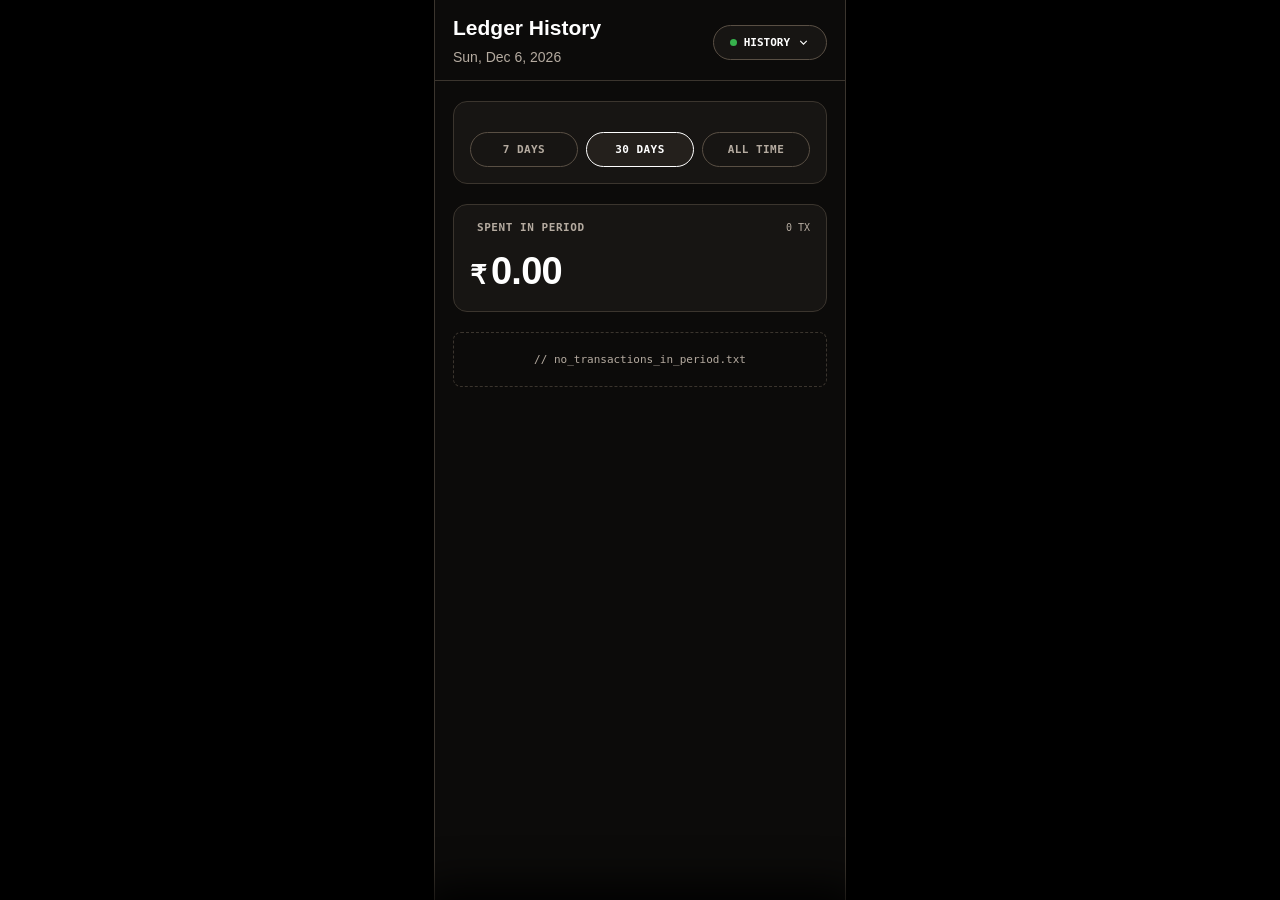
==== pages/history/history.html @ b08152f2 "Added the whole history thingy, fixed the graph underflowing past the boundary, and turns out, doing" ====
<!DOCTYPE html>
<html lang="en">
<head>
  <meta charset="UTF-8" />
  <meta name="viewport" content="width=device-width, initial-scale=1.0, maximum-scale=1.0, user-scalable=no" />
  <title>Ledger History</title>
  <link rel="stylesheet" href="../../shared/css/global.css" />
  <link rel="stylesheet" href="./history.css" />
</head>
<body>

  <div class="App_Shell">

    <div class="Screen_Mask" id="screen-mask"></div>

    <header class="Top_Header">
      <div>
        <div class="Greeting_Text">Ledger History</div>
        <div class="Date_Text" id="date-box">--</div>
      </div>

      <!-- Capsule Nav (identical to Dashboard) -->
      <div class="Capsule_Nav" id="capsule-wrap">
        <div class="Capsule_Btn" id="capsule-btn">
          <span class="Capsule_Dot"></span>
          <span class="Capsule_Label">History</span>
          <svg class="Capsule_Arrow" viewBox="0 0 24 24" fill="none">
            <polyline points="6 9 12 15 18 9"></polyline>
          </svg>
        </div>
        <nav class="Capsule_Menu">
          <a href="../home/home.html" class="Menu_Link">
            <svg viewBox="0 0 24 24" fill="none" stroke="currentColor" stroke-width="2"><path d="M3 9l9-7 9 7v11a2 2 0 0 1-2 2H5a2 2 0 0 1-2-2z"></path></svg>
            Dashboard
          </a>
          <a href="history.html" class="Menu_Link Is_Active">
            <svg viewBox="0 0 24 24" fill="none" stroke="currentColor" stroke-width="2"><line x1="8" y1="6" x2="21" y2="6"></line><line x1="8" y1="12" x2="21" y2="12"></line><line x1="8" y1="18" x2="21" y2="18"></line><line x1="3" y1="6" x2="3.01" y2="6"></line></svg>
            History
          </a>
          <a href="#" class="Menu_Link">
            <svg viewBox="0 0 24 24" fill="none" stroke="currentColor" stroke-width="2"><line x1="18" y1="20" x2="18" y2="10"></line><line x1="12" y1="20" x2="12" y2="4"></line><line x1="6" y1="20" x2="6" y2="14"></line></svg>
            Breakdown
          </a>
          <a href="#" class="Menu_Link">
            <svg viewBox="0 0 24 24" fill="none" stroke="currentColor" stroke-width="2"><circle cx="12" cy="12" r="3"></circle><path d="M19.4 15a1.65 1.65 0 0 0 .33 1.82l.06.06a2 2 0 0 1 0 2.83 2 2 0 0 1-2.83 0l-.06-.06a1.65 1.65 0 0 0-1.82-.33 1.65 1.65 0 0 0-1 1.51V21a2 2 0 0 1-2 2 2 2 0 0 1-2-2v-.09A1.65 1.65 0 0 0 9 19.4a1.65 1.65 0 0 0-1.82.33l-.06.06a2 2 0 0 1-2.83 0 2 2 0 0 1 0-2.83l.06-.06a1.65 1.65 0 0 0 .33-1.82 1.65 1.65 0 0 0-1.51-1H3a2 2 0 0 1-2-2 2 2 0 0 1 2-2h.09A1.65 1.65 0 0 0 4.6 9a1.65 1.65 0 0 0-.33-1.82l-.06-.06a2 2 0 0 1 0-2.83 2 2 0 0 1 2.83 0l.06.06a1.65 1.65 0 0 0 1.82.33H9a1.65 1.65 0 0 0 1-1.51V3a2 2 0 0 1 2-2 2 2 0 0 1 2 2v.09a1.65 1.65 0 0 0 1 1.51 1.65 1.65 0 0 0 1.82-.33l.06-.06a2 2 0 0 1 2.83 0 2 2 0 0 1 0 2.83l-.06.06a1.65 1.65 0 0 0-.33 1.82V9a1.65 1.65 0 0 0 1.51 1H21a2 2 0 0 1 2 2 2 2 0 0 1-2 2h-.09a1.65 1.65 0 0 0-1.51 1z"></path></svg>
            Preferences
          </a>
        </nav>
      </div>
    </header>

    <main class="History_Viewport">

      <!-- 1. FILTER CARD -->
      <section class="Metric_Card">
        <div class="History_Card_Top_Line">

        </div>

        <div class="Range_Filter_Container">
          <button type="button" class="Filter_Chip" data-range="7">7 DAYS</button>
          <button type="button" class="Filter_Chip Is_Active" data-range="30">30 DAYS</button>
          <button type="button" class="Filter_Chip" data-range="all">ALL TIME</button>
        </div>
      </section>

      <!-- 2. PERIOD SPEND CARD -->
      <section class="Metric_Card">
        <div class="History_Card_Top_Line">
          <span class="Card_Label">SPENT IN PERIOD</span>
          <span class="Meta_Tag" id="history-tx-count">0 TX</span>
        </div>

        <div class="Amount_Display">
          <span class="Currency_Symbol">&#8377;</span>
          <span class="Amount_Value" id="history-total-spend">0.00</span>
        </div>
      </section>

      <!-- 3. TIMELINE (populated by history.js) -->
      <div class="Timeline_Container" id="transaction-timeline-container"></div>

    </main>
  </div>

  <!-- UNDO BANNER -->
  <div class="Undo_Notification_Banner" id="undo-notification-banner">
    <span class="Undo_Notification_Text" id="undo-notification-text">Deleted</span>
    <button type="button" class="Undo_Notification_Button" id="undo-notification-button">UNDO</button>
  </div>

  <!-- TRANSACTION DETAIL BOTTOM SHEET -->
  <div class="Sheet_Backdrop" id="detail-sheet-backdrop"></div>

  <section class="Detail_Sheet" id="detail-sheet">
    <div class="Sheet_Grabber"></div>

    <div class="Sheet_Header">
      <span class="Sheet_Title">TRANSACTION DETAILS</span>
      <button type="button" class="Sheet_Close_Btn" id="detail-close-btn" aria-label="Close">
        <svg viewBox="0 0 24 24" width="14" height="14" fill="none" stroke="currentColor" stroke-width="2.5" stroke-linecap="round">
          <line x1="18" y1="6" x2="6" y2="18"></line>
          <line x1="6" y1="6" x2="18" y2="18"></line>
        </svg>
      </button>
    </div>

    <div class="Detail_Hero">
      <span class="Detail_Hero_Currency">-&#8377;</span>
      <span class="Detail_Hero_Amount" id="detail-field-amount">0.00</span>
    </div>

    <div class="Detail_Field_List">
      <div class="Detail_Field_Row">
        <span class="Field_Label">CATEGORY</span>
        <span class="Field_Value Field_Value_With_Dot">
          <span class="Detail_Cat_Dot" id="detail-field-category-dot"></span>
          <span id="detail-field-category">-</span>
        </span>
      </div>
      <div class="Detail_Field_Row">
        <span class="Field_Label">NOTE</span>
        <span class="Field_Value" id="detail-field-note">-</span>
      </div>
      <div class="Detail_Field_Row">
        <span class="Field_Label">DAY</span>
        <span class="Field_Value" id="detail-field-day">-</span>
      </div>
      <div class="Detail_Field_Row">
        <span class="Field_Label">DATE</span>
        <span class="Field_Value" id="detail-field-date">-</span>
      </div>
      <div class="Detail_Field_Row">
        <span class="Field_Label">TIME</span>
        <span class="Field_Value" id="detail-field-time">-</span>
      </div>
    </div>

    <button type="button" class="Sheet_Delete_Btn" id="detail-delete-btn">DELETE TRANSACTION</button>
  </section>

  <script src="../../shared/js/navbar.js"></script>
  <script src="./history.js"></script>
</body>
</html>
---- shared/css/global.css ----
:root {
  --mainbg: #0c0b0a;
  --boxbg: #171513;
  --hoverbg: #24201c;
  --bordercol: #3b352e;
  --borderbold: #594f44;
  --textmain: #ffffff;
  --textdim: #b5aba0;
  --accentdot: #37b24d;
  --accentglow: #ff922b;
  --spacer: 7px;
}

body {
  margin: 0px;
  padding: 0px;
  background-color: #000;
  color: var(--textmain);
  font-family: -apple-system, BlinkMacSystemFont, "Segoe UI", sans-serif;
  display: flex;
  justify-content: center;
  min-height: 100vh;
}

* {
  box-sizing: border-box;
}

/* App frame */
.App_Shell {
  width: 100%;
  max-width: 412px;
  height: 100vh;
  background-color: var(--mainbg);
  display: flex;
  flex-direction: column;
  position: relative;
  overflow: hidden;
  border-left: 1px solid var(--bordercol);
  border-right: 1px solid var(--bordercol);
}

/* Top bar elements */

.Top_Header {
  display: flex;
  align-items: center;
  justify-content: space-between;
  padding-left: 18px;
  padding-right: 18px;
  padding-top: 16px;
  padding-bottom: 12px;
  background: var(--mainbg);
  border-bottom: 1px solid var(--bordercol);
  z-index: 20;
}

.Greeting_Text {
  font-size: 21px;
  font-weight: 700;
  padding-bottom: var(--spacer);                         /* personal spacing preference */
  line-height: 1.1;
  padding-bottom: 11px;
}

.Date_Text {
  font-size: 14px;
  color: var(--textdim);
  font-weight: 500;
  line-height: 1.1;
  text-transform: capitalize;
  padding-bottom: 3px;
}

/* Capsule component */

.Capsule_Nav {
  position: relative;
}

.Capsule_Btn {
  display: flex;
  gap: 7px;
  align-items: center;
  background-color: var(--boxbg);
  border: 1px solid var(--borderbold);
  border-radius: 99px;
  padding: 10px 16px;
  cursor: pointer;
}

.Capsule_Btn:hover {
  border-color: #fff;
}

.Capsule_Dot {
  width: 7px;
  height: 7px;
  background-color: var(--accentdot);
  border-radius: 50%;
}

.Capsule_Label {
  font-size: 11px;
  font-weight: 700;
  font-family: monospace;
  text-transform: uppercase;
}

.Capsule_Arrow {
  width: 13px;
  height: 13px;
  stroke: var(--textmain);
  stroke-width: 2px;
  transition: transform 0.2s ease;
}

/* Dropdown thingy */

.Capsule_Menu {
  position: absolute;
  top: calc(100% + 8px);
  right: 0px;
  width: 180px;
  background-color: var(--boxbg);
  border: 1px solid var(--borderbold);
  border-radius: 14px;
  padding: 5px;
  display: none;
  flex-direction: column;
  gap: 3px;
  z-index: 99;
}

/* toggled by simple class */
.Capsule_Nav.Menu_Open .Capsule_Menu {
  display: flex;
}

.Capsule_Nav.Menu_Open .Capsule_Arrow {
  transform: rotate(180deg);
}

.Menu_Link {
  display: flex;
  align-items: center;
  gap: 10px;
  padding: 8px 10px;
  color: var(--textdim);
  border-radius: 8px;
  font-size: 12px;
  font-weight: 600;
  text-decoration: none;
}

.Menu_Link svg {
  width: 15px;
  height: 15px;
}

.Menu_Link:hover, .Menu_Link.Is_Active {
  background-color: var(--hoverbg);
  color: var(--textmain);
}

.Menu_Link.Is_Active svg {
  stroke: var(--accentglow);
}

/* outside click veil */
.Screen_Mask {
  position: fixed;
  top: 0;
  left: 0;
  width: 100vw;
  height: 100vh;
  display: none;
  z-index: 15;
}

.Screen_Mask.Is_Shown {
  display: block;
}
---- pages/history/history.css ----
/* ==========================================================================
   history.css
   Page-specific styles only. The shell (.App_Shell), body, header, capsule nav
   and colour tokens all come from shared/css/global.css so both pages match.
   ========================================================================== */

/* viewport layout (same as .Home_Viewport) */
.History_Viewport {
  flex: 1;
  display: flex;
  flex-direction: column;
  padding: 20px 18px 96px 18px;
  overflow-y: auto;
  overflow-x: hidden;
  gap: 20px;
  width: 100%;
}

/* common card styling (same as .Metric_Card) */
.Metric_Card {
  width: 100%;
  box-sizing: border-box;
  background-color: var(--boxbg);
  border: 1px solid var(--bordercol);
  border-radius: 14px;
  padding: 16px;
  display: flex;
  flex-direction: column;
}

.History_Card_Top_Line {
  display: flex;
  align-items: center;
  justify-content: space-between;
  gap: 12px;
}

.Card_Label {
  font-size: 11px;
  color: var(--textdim);
  font-family: monospace;
  font-weight: 700;
  letter-spacing: 0.05em;
  padding-left: 7px;
}

.Meta_Tag {
  font-size: 10px;
  color: var(--textdim);
  font-family: monospace;
}

/* back link pill (same look as the dashboard capsule button) */
.Back_Pill_Link {
  display: inline-flex;
  align-items: center;
  background-color: var(--boxbg);
  border: 1px solid var(--borderbold);
  border-radius: 99px;
  padding: 10px 16px;
  color: var(--textmain);
  font-family: monospace;
  font-size: 11px;
  font-weight: 700;
  letter-spacing: 0.04em;
  text-decoration: none;
  -webkit-tap-highlight-color: transparent;
}

.Back_Pill_Link:hover {
  border-color: #ffffff;
}

/* range filter chips */
.Range_Filter_Container {
  display: flex;
  gap: 8px;
  margin-top: 14px;
}

.Filter_Chip {
  flex: 1;
  display: flex;
  align-items: center;
  justify-content: center;
  background-color: var(--boxbg);
  border: 1px solid var(--borderbold);
  border-radius: 99px;
  padding: 10px 12px;
  color: var(--textdim);
  font-family: monospace;
  font-size: 11px;
  font-weight: 700;
  letter-spacing: 0.04em;
  cursor: pointer;
  -webkit-tap-highlight-color: transparent;
}

.Filter_Chip:hover {
  border-color: #ffffff;
}

.Filter_Chip.Is_Active {
  background-color: var(--hoverbg);
  border-color: #ffffff;
  color: var(--textmain);
}

/* period spend (same as the dashboard amount block) */
.Amount_Display {
  display: flex;
  align-items: baseline;
  gap: 4px;
  margin-top: 18px;
  margin-bottom: 4px;
}

.Currency_Symbol {
  font-size: 26px;
  font-weight: 600;
  color: var(--textmain);
}

.Amount_Value {
  font-size: 38px;
  font-weight: 800;
  letter-spacing: -0.02em;
  color: var(--textmain);
  line-height: 1;
}

/* timeline */
.Timeline_Container {
  display: flex;
  flex-direction: column;
  gap: 20px;
  width: 100%;
}

.Day_Group_Block {
  display: flex;
  flex-direction: column;
  gap: 10px;
}

.Day_Group_Header {
  display: flex;
  align-items: center;
  justify-content: space-between;
  gap: 12px;
  padding: 0 7px 8px 7px;
  border-bottom: 1px solid var(--bordercol);
}

.Day_Group_Date {
  font-size: 11px;
  color: var(--textdim);
  font-family: monospace;
  font-weight: 700;
  letter-spacing: 0.05em;
  text-transform: uppercase;
}

.Day_Group_Subtotal {
  font-size: 10px;
  color: var(--textdim);
  font-family: monospace;
}

.Transaction_List {
  display: flex;
  flex-direction: column;
  gap: 10px;
}

.Transaction_Item_Card {
  width: 100%;
  box-sizing: border-box;
  background-color: var(--boxbg);
  border: 1px solid var(--bordercol);
  border-radius: 14px;
  padding: 16px;
  display: flex;
  align-items: center;
  justify-content: space-between;
  gap: 12px;
  cursor: pointer;
  transition: border-color 0.15s ease, background-color 0.15s ease;
  -webkit-tap-highlight-color: transparent;
}

.Transaction_Item_Card:hover,
.Transaction_Item_Card:focus {
  border-color: rgba(255, 255, 255, 0.35);
  background-color: var(--hoverbg);
  outline: none;
}

.Item_Left_Col {
  display: flex;
  align-items: center;
  gap: 10px;
  min-width: 0;
}

.Item_Dot {
  width: 7px;
  height: 7px;
  border-radius: 50%;
  flex-shrink: 0;
}

.Item_Identity {
  display: flex;
  flex-direction: column;
  gap: 2px;
  min-width: 0;
}

.Item_Primary_Note {
  font-size: 13px;
  font-weight: 600;
  color: var(--textmain);
  white-space: nowrap;
  overflow: hidden;
  text-overflow: ellipsis;
}

.Item_Meta_Details {
  font-size: 10px;
  color: var(--textdim);
  font-family: monospace;
  padding-top: 5px;
}

.Item_Amount_Text {
  font-size: 13px;
  font-weight: 700;
  color: var(--textmain);
  font-family: monospace;
  flex-shrink: 0;
}

.Empty_State_Notice {
  padding: 20px;
  text-align: center;
  font-family: monospace;
  font-size: 11px;
  color: var(--textdim);
  border: 1px dashed var(--bordercol);
  border-radius: 8px;
}

/* --- DETAIL BOTTOM SHEET (mirrors the Log Spend sheet) --- */
.Sheet_Backdrop {
  position: fixed;
  inset: 0;
  background-color: rgba(0, 0, 0, 0.75);
  backdrop-filter: blur(5px);
  -webkit-backdrop-filter: blur(5px);
  z-index: 100;
  opacity: 0;
  pointer-events: none;
  transition: opacity 0.22s ease;
}

.Sheet_Backdrop.Is_Open {
  opacity: 1;
  pointer-events: auto;
}

.Detail_Sheet {
  position: fixed;
  left: 50%;
  bottom: 0;
  transform: translate(-50%, 100%);
  width: 100%;
  max-width: 440px;
  background-color: var(--boxbg);
  border: 1px solid var(--bordercol);
  border-bottom: none;
  border-radius: 20px 20px 0 0;
  padding: 16px 20px 28px 20px;
  z-index: 101;
  display: flex;
  flex-direction: column;
  gap: 16px;
  transition: transform 0.26s cubic-bezier(0.16, 1, 0.3, 1);
  box-shadow: 0 -16px 40px rgba(0, 0, 0, 0.9);
  max-height: 90vh;
  overflow-y: auto;
  box-sizing: border-box;
}

.Detail_Sheet.Is_Open {
  transform: translate(-50%, 0);
}

.Sheet_Grabber {
  width: 36px;
  height: 4px;
  background-color: rgba(255, 255, 255, 0.15);
  border-radius: 99px;
  align-self: center;
  margin-bottom: -2px;
}

.Sheet_Header {
  display: flex;
  align-items: center;
  justify-content: space-between;
}

.Sheet_Title {
  font-family: monospace;
  font-size: 11px;
  font-weight: 700;
  letter-spacing: 0.08em;
  color: var(--textdim);
}

.Sheet_Close_Btn {
  background: rgba(255, 255, 255, 0.04);
  border: 1px solid var(--bordercol);
  color: var(--textdim);
  width: 28px;
  height: 28px;
  display: flex;
  align-items: center;
  justify-content: center;
  border-radius: 6px;
  cursor: pointer;
  padding: 0;
}

.Sheet_Close_Btn:hover,
.Sheet_Close_Btn:active {
  color: var(--textmain);
  border-color: rgba(255, 255, 255, 0.3);
}

.Detail_Hero {
  display: flex;
  align-items: baseline;
  justify-content: center;
  gap: 4px;
  padding: 6px 0 14px 0;
  border-bottom: 1px solid var(--bordercol);
}

.Detail_Hero_Currency {
  font-size: 26px;
  font-weight: 700;
  color: var(--textdim);
  font-family: monospace;
}

.Detail_Hero_Amount {
  font-size: 38px;
  font-weight: 800;
  color: var(--textmain);
  font-family: monospace;
  letter-spacing: -0.02em;
}

.Detail_Field_List {
  display: flex;
  flex-direction: column;
  gap: 12px;
}

.Detail_Field_Row {
  display: flex;
  align-items: center;
  justify-content: space-between;
  gap: 16px;
  padding-bottom: 12px;
  border-bottom: 1px solid rgba(255, 255, 255, 0.04);
}

.Detail_Field_Row:last-child {
  border-bottom: none;
  padding-bottom: 0;
}

.Field_Label {
  font-family: monospace;
  font-size: 10px;
  font-weight: 700;
  color: var(--textdim);
  letter-spacing: 0.06em;
  flex-shrink: 0;
}

.Field_Value {
  font-size: 13px;
  font-weight: 600;
  color: var(--textmain);
  text-align: right;
  word-break: break-word;
}

.Field_Value_With_Dot {
  display: flex;
  align-items: center;
  gap: 7px;
}

.Detail_Cat_Dot {
  width: 7px;
  height: 7px;
  border-radius: 50%;
  flex-shrink: 0;
}

.Sheet_Delete_Btn {
  background-color: rgba(229, 72, 77, 0.12);
  border: 1px solid rgba(229, 72, 77, 0.4);
  color: #e5484d;
  border-radius: 8px;
  padding: 12px;
  font-family: monospace;
  font-size: 12px;
  font-weight: 800;
  letter-spacing: 0.06em;
  cursor: pointer;
  margin-top: 4px;
  transition: background-color 0.15s ease, transform 0.08s ease;
}

.Sheet_Delete_Btn:hover {
  background-color: rgba(229, 72, 77, 0.2);
}

.Sheet_Delete_Btn:active {
  transform: scale(0.98);
}

/* ========================================== UNDO NOTIFICATION (identical to home.css) ========================================== */
.Undo_Notification_Banner {
  position: fixed;
  left: 50%;
  bottom: 24px;
  transform: translateX(-50%) translateY(18px);
  background-color: rgba(28, 28, 32, 0.96);
  border: 1px solid rgba(255, 255, 255, 0.18);
  border-radius: 10px;
  padding: 10px 14px;
  display: flex;
  align-items: center;
  gap: 12px;
  z-index: 120;
  opacity: 0;
  pointer-events: none;
  transition: transform 0.22s ease, opacity 0.22s ease;
  box-shadow: 0 10px 26px rgba(0, 0, 0, 0.45);
  width: min(380px, calc(100% - 28px));
  box-sizing: border-box;
}

.Undo_Notification_Banner.Active {
  transform: translateX(-50%) translateY(0);
  opacity: 1;
  pointer-events: auto;
}

.Undo_Notification_Text {
  font-family: monospace;
  font-size: 11px;
  color: var(--textmain);
  flex: 1;
  white-space: nowrap;
  overflow: hidden;
  text-overflow: ellipsis;
}

.Undo_Notification_Button {
  background: rgba(56, 189, 248, 0.12);
  border: 1px solid rgba(56, 189, 248, 0.28);
  color: #7dd3fc;
  border-radius: 6px;
  padding: 6px 10px;
  font-family: monospace;
  font-size: 10px;
  font-weight: 700;
  letter-spacing: 0.08em;
  cursor: pointer;
  transition: background-color 0.15s ease, border-color 0.15s ease, color 0.15s ease;
}

.Undo_Notification_Button:hover,
.Undo_Notification_Button:active {
  background: rgba(56, 189, 248, 0.18);
  border-color: rgba(125, 211, 252, 0.6);
  color: #e0f2fe;
}
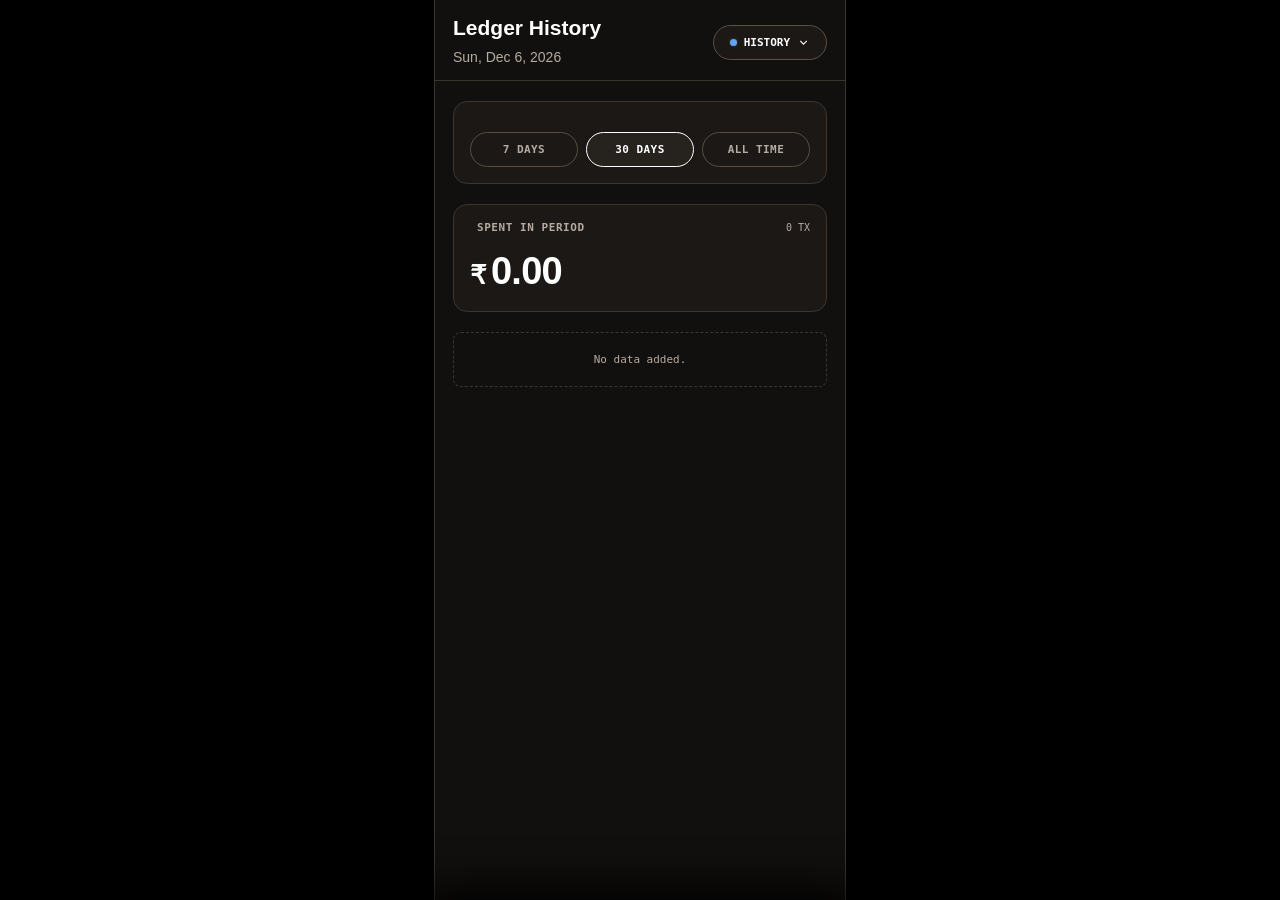
==== commit ba2b9819: "Added preferences page and minor changes" ====
--- a/pages/history/history.html
+++ b/pages/history/history.html
@@ -5,9 +5,10 @@
   <meta name="viewport" content="width=device-width, initial-scale=1.0, maximum-scale=1.0, user-scalable=no" />
   <title>Ledger History</title>
   <link rel="stylesheet" href="../../shared/css/global.css" />
+  <link rel="stylesheet" href="../../shared/css/themes.css" />
   <link rel="stylesheet" href="./history.css" />
 </head>
-<body>
+<body class="page-history">
 
   <div class="App_Shell">
 
@@ -29,19 +30,19 @@
           </svg>
         </div>
         <nav class="Capsule_Menu">
-          <a href="../home/home.html" class="Menu_Link">
+          <a href="../home/home.html" class="Menu_Link Home_Style">
             <svg viewBox="0 0 24 24" fill="none" stroke="currentColor" stroke-width="2"><path d="M3 9l9-7 9 7v11a2 2 0 0 1-2 2H5a2 2 0 0 1-2-2z"></path></svg>
             Dashboard
           </a>
-          <a href="history.html" class="Menu_Link Is_Active">
+          <a href="history.html" class="Menu_Link History_Style Is_Active">
             <svg viewBox="0 0 24 24" fill="none" stroke="currentColor" stroke-width="2"><line x1="8" y1="6" x2="21" y2="6"></line><line x1="8" y1="12" x2="21" y2="12"></line><line x1="8" y1="18" x2="21" y2="18"></line><line x1="3" y1="6" x2="3.01" y2="6"></line></svg>
             History
           </a>
-          <a href="#" class="Menu_Link">
+          <a href="#" class="Menu_Link Breakdown_Style">
             <svg viewBox="0 0 24 24" fill="none" stroke="currentColor" stroke-width="2"><line x1="18" y1="20" x2="18" y2="10"></line><line x1="12" y1="20" x2="12" y2="4"></line><line x1="6" y1="20" x2="6" y2="14"></line></svg>
             Breakdown
           </a>
-          <a href="#" class="Menu_Link">
+          <a href="../preferences/preferences.html" class="Menu_Link Preferences_Style">
             <svg viewBox="0 0 24 24" fill="none" stroke="currentColor" stroke-width="2"><circle cx="12" cy="12" r="3"></circle><path d="M19.4 15a1.65 1.65 0 0 0 .33 1.82l.06.06a2 2 0 0 1 0 2.83 2 2 0 0 1-2.83 0l-.06-.06a1.65 1.65 0 0 0-1.82-.33 1.65 1.65 0 0 0-1 1.51V21a2 2 0 0 1-2 2 2 2 0 0 1-2-2v-.09A1.65 1.65 0 0 0 9 19.4a1.65 1.65 0 0 0-1.82.33l-.06.06a2 2 0 0 1-2.83 0 2 2 0 0 1 0-2.83l.06-.06a1.65 1.65 0 0 0 .33-1.82 1.65 1.65 0 0 0-1.51-1H3a2 2 0 0 1-2-2 2 2 0 0 1 2-2h.09A1.65 1.65 0 0 0 4.6 9a1.65 1.65 0 0 0-.33-1.82l-.06-.06a2 2 0 0 1 0-2.83 2 2 0 0 1 2.83 0l.06.06a1.65 1.65 0 0 0 1.82.33H9a1.65 1.65 0 0 0 1-1.51V3a2 2 0 0 1 2-2 2 2 0 0 1 2 2v.09a1.65 1.65 0 0 0 1 1.51 1.65 1.65 0 0 0 1.82-.33l.06-.06a2 2 0 0 1 2.83 0 2 2 0 0 1 0 2.83l-.06.06a1.65 1.65 0 0 0-.33 1.82V9a1.65 1.65 0 0 0 1.51 1H21a2 2 0 0 1 2 2 2 2 0 0 1-2 2h-.09a1.65 1.65 0 0 0-1.51 1z"></path></svg>
             Preferences
           </a>
@@ -140,6 +141,7 @@
   </section>
 
   <script src="../../shared/js/navbar.js"></script>
+  <script src="../../shared/js/app_settings.js"></script>
   <script src="./history.js"></script>
 </body>
 </html>
--- a/shared/css/global.css
+++ b/shared/css/global.css
@@ -8,13 +8,21 @@
   --textdim: #b5aba0;
   --accentdot: #37b24d;
   --accentglow: #ff922b;
+  --pagebg: #000000;
+  --capsule-dot-color: var(--accentdot);
+  --capsule-dot-outline: rgba(255, 255, 255, 0.08);
   --spacer: 7px;
 }
+
+body.page-home { --capsule-dot-color: #4ade80; --capsule-dot-outline: rgba(255, 255, 255, 0.08); }
+body.page-history { --capsule-dot-color: #60a5fa; --capsule-dot-outline: rgba(255, 255, 255, 0.08); }
+body.page-breakdown { --capsule-dot-color: #a78bfa; --capsule-dot-outline: rgba(255, 255, 255, 0.08); }
+body.page-preferences { --capsule-dot-color: #ef4444; --capsule-dot-outline: rgba(255, 255, 255, 0.08); }
 
 body {
   margin: 0px;
   padding: 0px;
-  background-color: #000;
+  background-color: var(--pagebg);
   color: var(--textmain);
   font-family: -apple-system, BlinkMacSystemFont, "Segoe UI", sans-serif;
   display: flex;
@@ -87,17 +95,19 @@
   border-radius: 99px;
   padding: 10px 16px;
   cursor: pointer;
+  box-shadow: inset 0 0 0 1px rgba(255, 255, 255, 0.01);
 }
 
 .Capsule_Btn:hover {
-  border-color: #fff;
+  border-color: var(--textmain);
 }
 
 .Capsule_Dot {
   width: 7px;
   height: 7px;
-  background-color: var(--accentdot);
+  background-color: var(--capsule-dot-color, var(--accentdot));
   border-radius: 50%;
+  box-shadow: 0 0 0 1px var(--capsule-dot-outline, rgba(255, 255, 255, 0.08));
 }
 
 .Capsule_Label {
@@ -105,6 +115,7 @@
   font-weight: 700;
   font-family: monospace;
   text-transform: uppercase;
+  color: var(--textmain);
 }
 
 .Capsule_Arrow {
@@ -151,20 +162,29 @@
   font-size: 12px;
   font-weight: 600;
   text-decoration: none;
+  border: 1px solid transparent;
+  transition: background-color 0.15s ease, border-color 0.15s ease, color 0.15s ease;
 }
 
 .Menu_Link svg {
   width: 15px;
   height: 15px;
-}
-
-.Menu_Link:hover, .Menu_Link.Is_Active {
+  stroke: var(--textdim);
+  stroke-width: 2;
+}
+
+.Menu_Link:hover {
   background-color: var(--hoverbg);
+}
+
+.Menu_Link.Is_Active {
+  background-color: var(--hoverbg);
+  border-color: var(--borderbold);
   color: var(--textmain);
 }
 
 .Menu_Link.Is_Active svg {
-  stroke: var(--accentglow);
+  stroke: var(--textmain);
 }
 
 /* outside click veil */
--- a/shared/css/themes.css
+++ b/shared/css/themes.css
@@ -0,0 +1,59 @@
+body.theme_dark_cool {
+  --mainbg: #0b0c10;
+  --boxbg: #14161c;
+  --hoverbg: #1c1f27;
+  --bordercol: #262a35;
+  --borderbold: #3a4050;
+  --textmain: #ffffff;
+  --textdim: #9aa3b2;
+  --accentdot: #3b82f6;
+  --accentglow: #3b82f6;
+  --pagebg: #000000;
+  background-color: var(--pagebg);
+}
+
+body.theme_dark_warm {
+  --mainbg: #12100e;
+  --boxbg: #1b1815;
+  --hoverbg: #26221e;
+  --bordercol: #3b352e;
+  --borderbold: #594f44;
+  --textmain: #ffffff;
+  --textdim: #b5aba0;
+  --accentdot: #f97316;
+  --accentglow: #f97316;
+  --pagebg: #000000;
+  background-color: var(--pagebg);
+}
+
+body.theme_bright_cool {
+  --mainbg: #f8fafc;
+  --boxbg: #ffffff;
+  --hoverbg: #eef2f7;
+  --bordercol: #dbe2ea;
+  --borderbold: #b6c2d0;
+  --textmain: #0f172a;
+  --textdim: #5b6678;
+  --accentdot: #2563eb;
+  --accentglow: #2563eb;
+  --pagebg: #e2e8f0;
+  background-color: var(--pagebg);
+}
+
+body.theme_bright_warm {
+  --mainbg: #faf8f5;
+  --boxbg: #ffffff;
+  --hoverbg: #f3eee7;
+  --bordercol: #e6ddd0;
+  --borderbold: #cdbfaa;
+  --textmain: #1c1917;
+  --textdim: #78695a;
+  --accentdot: #ea580c;
+  --accentglow: #ea580c;
+  --pagebg: #ece4d8;
+  background-color: var(--pagebg);
+}
+
+.Capsule_Btn:hover {
+  border-color: var(--textmain);
+}
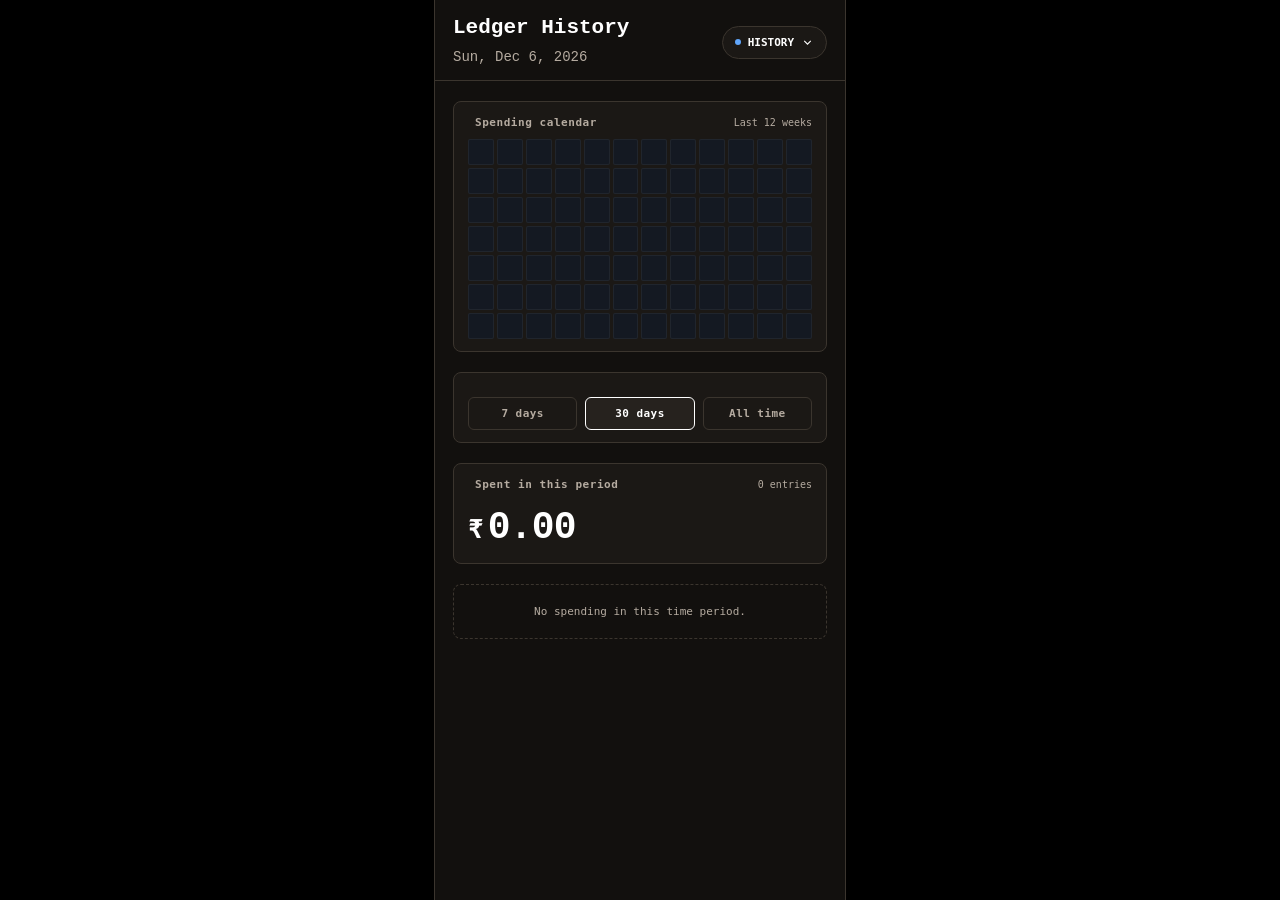
==== commit 93810a7c: "Added the heat map for history page, and currency converter for preferences, something i did on my o" ====
--- a/pages/history/history.html
+++ b/pages/history/history.html
@@ -38,10 +38,6 @@
             <svg viewBox="0 0 24 24" fill="none" stroke="currentColor" stroke-width="2"><line x1="8" y1="6" x2="21" y2="6"></line><line x1="8" y1="12" x2="21" y2="12"></line><line x1="8" y1="18" x2="21" y2="18"></line><line x1="3" y1="6" x2="3.01" y2="6"></line></svg>
             History
           </a>
-          <a href="#" class="Menu_Link Breakdown_Style">
-            <svg viewBox="0 0 24 24" fill="none" stroke="currentColor" stroke-width="2"><line x1="18" y1="20" x2="18" y2="10"></line><line x1="12" y1="20" x2="12" y2="4"></line><line x1="6" y1="20" x2="6" y2="14"></line></svg>
-            Breakdown
-          </a>
           <a href="../preferences/preferences.html" class="Menu_Link Preferences_Style">
             <svg viewBox="0 0 24 24" fill="none" stroke="currentColor" stroke-width="2"><circle cx="12" cy="12" r="3"></circle><path d="M19.4 15a1.65 1.65 0 0 0 .33 1.82l.06.06a2 2 0 0 1 0 2.83 2 2 0 0 1-2.83 0l-.06-.06a1.65 1.65 0 0 0-1.82-.33 1.65 1.65 0 0 0-1 1.51V21a2 2 0 0 1-2 2 2 2 0 0 1-2-2v-.09A1.65 1.65 0 0 0 9 19.4a1.65 1.65 0 0 0-1.82.33l-.06.06a2 2 0 0 1-2.83 0 2 2 0 0 1 0-2.83l.06-.06a1.65 1.65 0 0 0 .33-1.82 1.65 1.65 0 0 0-1.51-1H3a2 2 0 0 1-2-2 2 2 0 0 1 2-2h.09A1.65 1.65 0 0 0 4.6 9a1.65 1.65 0 0 0-.33-1.82l-.06-.06a2 2 0 0 1 0-2.83 2 2 0 0 1 2.83 0l.06.06a1.65 1.65 0 0 0 1.82.33H9a1.65 1.65 0 0 0 1-1.51V3a2 2 0 0 1 2-2 2 2 0 0 1 2 2v.09a1.65 1.65 0 0 0 1 1.51 1.65 1.65 0 0 0 1.82-.33l.06-.06a2 2 0 0 1 2.83 0 2 2 0 0 1 0 2.83l-.06.06a1.65 1.65 0 0 0-.33 1.82V9a1.65 1.65 0 0 0 1.51 1H21a2 2 0 0 1 2 2 2 2 0 0 1-2 2h-.09a1.65 1.65 0 0 0-1.51 1z"></path></svg>
             Preferences
@@ -52,33 +48,44 @@
 
     <main class="History_Viewport">
 
-      <!-- 1. FILTER CARD -->
+      <!-- 1. HEATMAP -->
+      <section class="Metric_Card">
+        <div class="History_Card_Top_Line">
+          <span class="Card_Label">Spending calendar</span>
+          <span class="Meta_Tag">Last 12 weeks</span>
+        </div>
+        <div class="Contribution_Matrix_Container">
+          <div class="Contribution_Grid" id="contribution-heatmap"></div>
+        </div>
+      </section>
+
+      <!-- 2. FILTER CARD -->
       <section class="Metric_Card">
         <div class="History_Card_Top_Line">
 
         </div>
 
         <div class="Range_Filter_Container">
-          <button type="button" class="Filter_Chip" data-range="7">7 DAYS</button>
-          <button type="button" class="Filter_Chip Is_Active" data-range="30">30 DAYS</button>
-          <button type="button" class="Filter_Chip" data-range="all">ALL TIME</button>
+          <button type="button" class="Filter_Chip" data-range="7">7 days</button>
+          <button type="button" class="Filter_Chip Is_Active" data-range="30">30 days</button>
+          <button type="button" class="Filter_Chip" data-range="all">All time</button>
         </div>
       </section>
 
-      <!-- 2. PERIOD SPEND CARD -->
+      <!-- 3. PERIOD SPEND CARD -->
       <section class="Metric_Card">
         <div class="History_Card_Top_Line">
-          <span class="Card_Label">SPENT IN PERIOD</span>
-          <span class="Meta_Tag" id="history-tx-count">0 TX</span>
+          <span class="Card_Label">Spent in this period</span>
+          <span class="Meta_Tag" id="history-tx-count">0 entries</span>
         </div>
 
         <div class="Amount_Display">
-          <span class="Currency_Symbol">&#8377;</span>
+          <span class="Currency_Symbol" id="history-currency-symbol">&#8377;</span>
           <span class="Amount_Value" id="history-total-spend">0.00</span>
         </div>
       </section>
 
-      <!-- 3. TIMELINE (populated by history.js) -->
+      <!-- 4. TIMELINE (populated by history.js) -->
       <div class="Timeline_Container" id="transaction-timeline-container"></div>
 
     </main>
@@ -86,8 +93,8 @@
 
   <!-- UNDO BANNER -->
   <div class="Undo_Notification_Banner" id="undo-notification-banner">
-    <span class="Undo_Notification_Text" id="undo-notification-text">Deleted</span>
-    <button type="button" class="Undo_Notification_Button" id="undo-notification-button">UNDO</button>
+    <span class="Undo_Notification_Text" id="undo-notification-text">Removed</span>
+    <button type="button" class="Undo_Notification_Button" id="undo-notification-button">Undo</button>
   </div>
 
   <!-- TRANSACTION DETAIL BOTTOM SHEET -->
@@ -97,7 +104,7 @@
     <div class="Sheet_Grabber"></div>
 
     <div class="Sheet_Header">
-      <span class="Sheet_Title">TRANSACTION DETAILS</span>
+      <span class="Sheet_Title">Expense details</span>
       <button type="button" class="Sheet_Close_Btn" id="detail-close-btn" aria-label="Close">
         <svg viewBox="0 0 24 24" width="14" height="14" fill="none" stroke="currentColor" stroke-width="2.5" stroke-linecap="round">
           <line x1="18" y1="6" x2="6" y2="18"></line>
@@ -107,37 +114,37 @@
     </div>
 
     <div class="Detail_Hero">
-      <span class="Detail_Hero_Currency">-&#8377;</span>
+      <span class="Detail_Hero_Currency" id="detail-field-amount-symbol">-&#8377;</span>
       <span class="Detail_Hero_Amount" id="detail-field-amount">0.00</span>
     </div>
 
     <div class="Detail_Field_List">
       <div class="Detail_Field_Row">
-        <span class="Field_Label">CATEGORY</span>
+        <span class="Field_Label">Category</span>
         <span class="Field_Value Field_Value_With_Dot">
           <span class="Detail_Cat_Dot" id="detail-field-category-dot"></span>
           <span id="detail-field-category">-</span>
         </span>
       </div>
       <div class="Detail_Field_Row">
-        <span class="Field_Label">NOTE</span>
+        <span class="Field_Label">Note</span>
         <span class="Field_Value" id="detail-field-note">-</span>
       </div>
       <div class="Detail_Field_Row">
-        <span class="Field_Label">DAY</span>
+        <span class="Field_Label">Day</span>
         <span class="Field_Value" id="detail-field-day">-</span>
       </div>
       <div class="Detail_Field_Row">
-        <span class="Field_Label">DATE</span>
+        <span class="Field_Label">Date</span>
         <span class="Field_Value" id="detail-field-date">-</span>
       </div>
       <div class="Detail_Field_Row">
-        <span class="Field_Label">TIME</span>
+        <span class="Field_Label">Time</span>
         <span class="Field_Value" id="detail-field-time">-</span>
       </div>
     </div>
 
-    <button type="button" class="Sheet_Delete_Btn" id="detail-delete-btn">DELETE TRANSACTION</button>
+    <button type="button" class="Sheet_Delete_Btn" id="detail-delete-btn">Delete expense</button>
   </section>
 
   <script src="../../shared/js/navbar.js"></script>
--- a/shared/css/global.css
+++ b/shared/css/global.css
@@ -1,22 +1,26 @@
 :root {
-  --mainbg: #0c0b0a;
-  --boxbg: #171513;
-  --hoverbg: #24201c;
-  --bordercol: #3b352e;
-  --borderbold: #594f44;
-  --textmain: #ffffff;
-  --textdim: #b5aba0;
-  --accentdot: #37b24d;
-  --accentglow: #ff922b;
-  --pagebg: #000000;
+  --mainbg: #0d0e12;
+  --boxbg: #14161e;
+  --hoverbg: #1a1d24;
+  --bordercol: rgba(255, 255, 255, 0.08);
+  --borderbold: rgba(255, 255, 255, 0.1);
+  --textmain: #e6ebf3;
+  --textdim: #8b93a7;
+  --accentdot: #dfe6f1;
+  --accentglow: #dfe6f1;
+  --pagebg: #0d0e12;
   --capsule-dot-color: var(--accentdot);
   --capsule-dot-outline: rgba(255, 255, 255, 0.08);
-  --spacer: 7px;
+  --spacer: 6px;
+  --card-radius: 8px;
+  --panel-radius: 8px;
+  --input-radius: 6px;
+  --pill-radius: 999px;
+  --heat-cell-radius: 2px;
 }
 
 body.page-home { --capsule-dot-color: #4ade80; --capsule-dot-outline: rgba(255, 255, 255, 0.08); }
 body.page-history { --capsule-dot-color: #60a5fa; --capsule-dot-outline: rgba(255, 255, 255, 0.08); }
-body.page-breakdown { --capsule-dot-color: #a78bfa; --capsule-dot-outline: rgba(255, 255, 255, 0.08); }
 body.page-preferences { --capsule-dot-color: #ef4444; --capsule-dot-outline: rgba(255, 255, 255, 0.08); }
 
 body {
@@ -24,10 +28,16 @@
   padding: 0px;
   background-color: var(--pagebg);
   color: var(--textmain);
-  font-family: -apple-system, BlinkMacSystemFont, "Segoe UI", sans-serif;
+  font-family: "SFMono-Regular", "Consolas", "Liberation Mono", "Menlo", monospace;
+  font-variant-numeric: tabular-nums;
   display: flex;
   justify-content: center;
   min-height: 100vh;
+}
+
+button, input, select, textarea {
+  font: inherit;
+  font-variant-numeric: tabular-nums;
 }
 
 * {
@@ -91,11 +101,10 @@
   gap: 7px;
   align-items: center;
   background-color: var(--boxbg);
-  border: 1px solid var(--borderbold);
-  border-radius: 99px;
-  padding: 10px 16px;
+  border: 1px solid var(--bordercol);
+  border-radius: var(--pill-radius);
+  padding: 9px 12px;
   cursor: pointer;
-  box-shadow: inset 0 0 0 1px rgba(255, 255, 255, 0.01);
 }
 
 .Capsule_Btn:hover {
@@ -103,11 +112,10 @@
 }
 
 .Capsule_Dot {
-  width: 7px;
-  height: 7px;
+  width: 6px;
+  height: 6px;
   background-color: var(--capsule-dot-color, var(--accentdot));
   border-radius: 50%;
-  box-shadow: 0 0 0 1px var(--capsule-dot-outline, rgba(255, 255, 255, 0.08));
 }
 
 .Capsule_Label {
@@ -134,8 +142,8 @@
   right: 0px;
   width: 180px;
   background-color: var(--boxbg);
-  border: 1px solid var(--borderbold);
-  border-radius: 14px;
+  border: 1px solid var(--bordercol);
+  border-radius: var(--panel-radius);
   padding: 5px;
   display: none;
   flex-direction: column;
@@ -156,9 +164,9 @@
   display: flex;
   align-items: center;
   gap: 10px;
-  padding: 8px 10px;
+  padding: 7px 9px;
   color: var(--textdim);
-  border-radius: 8px;
+  border-radius: 6px;
   font-size: 12px;
   font-weight: 600;
   text-decoration: none;
--- a/pages/history/history.css
+++ b/pages/history/history.css
@@ -22,8 +22,8 @@
   box-sizing: border-box;
   background-color: var(--boxbg);
   border: 1px solid var(--bordercol);
-  border-radius: 14px;
-  padding: 16px;
+  border-radius: 8px;
+  padding: 14px 14px 12px;
   display: flex;
   flex-direction: column;
 }
@@ -48,6 +48,37 @@
   font-size: 10px;
   color: var(--textdim);
   font-family: monospace;
+}
+
+.Contribution_Matrix_Container {
+  margin-top: 10px;
+}
+
+.Contribution_Grid {
+  display: grid;
+  grid-template-columns: repeat(12, minmax(0, 1fr));
+  grid-template-rows: repeat(7, minmax(0, 1fr));
+  gap: 3px;
+}
+
+.Contribution_Cell {
+  width: 100%;
+  aspect-ratio: 1;
+  background-color: #141922;
+  border: 1px solid rgba(255, 255, 255, 0.05);
+  border-radius: 2px;
+  cursor: pointer;
+  transition: transform 0.12s ease, border-color 0.12s ease;
+}
+
+.Contribution_Cell:hover {
+  border-color: rgba(255, 255, 255, 0.28);
+  transform: translateY(-1px);
+}
+
+.Contribution_Cell.Is_Active {
+  border-color: rgba(255, 255, 255, 0.9);
+  box-shadow: inset 0 0 0 1px rgba(255, 255, 255, 0.9);
 }
 
 /* back link pill (same look as the dashboard capsule button) */
@@ -75,7 +106,7 @@
 .Range_Filter_Container {
   display: flex;
   gap: 8px;
-  margin-top: 14px;
+  margin-top: 10px;
 }
 
 .Filter_Chip {
@@ -84,9 +115,9 @@
   align-items: center;
   justify-content: center;
   background-color: var(--boxbg);
-  border: 1px solid var(--borderbold);
-  border-radius: 99px;
-  padding: 10px 12px;
+  border: 1px solid var(--bordercol);
+  border-radius: 6px;
+  padding: 9px 10px;
   color: var(--textdim);
   font-family: monospace;
   font-size: 11px;
@@ -178,8 +209,8 @@
   box-sizing: border-box;
   background-color: var(--boxbg);
   border: 1px solid var(--bordercol);
-  border-radius: 14px;
-  padding: 16px;
+  border-radius: 8px;
+  padding: 12px 10px;
   display: flex;
   align-items: center;
   justify-content: space-between;
@@ -279,14 +310,13 @@
   background-color: var(--boxbg);
   border: 1px solid var(--bordercol);
   border-bottom: none;
-  border-radius: 20px 20px 0 0;
-  padding: 16px 20px 28px 20px;
+  border-radius: 8px 8px 0 0;
+  padding: 14px 16px 20px;
   z-index: 101;
   display: flex;
   flex-direction: column;
-  gap: 16px;
+  gap: 14px;
   transition: transform 0.26s cubic-bezier(0.16, 1, 0.3, 1);
-  box-shadow: 0 -16px 40px rgba(0, 0, 0, 0.9);
   max-height: 90vh;
   overflow-y: auto;
   box-sizing: border-box;
@@ -443,9 +473,9 @@
   bottom: 24px;
   transform: translateX(-50%) translateY(18px);
   background-color: rgba(28, 28, 32, 0.96);
-  border: 1px solid rgba(255, 255, 255, 0.18);
-  border-radius: 10px;
-  padding: 10px 14px;
+  border: 1px solid rgba(255, 255, 255, 0.1);
+  border-radius: 8px;
+  padding: 10px 12px;
   display: flex;
   align-items: center;
   gap: 12px;
@@ -453,7 +483,6 @@
   opacity: 0;
   pointer-events: none;
   transition: transform 0.22s ease, opacity 0.22s ease;
-  box-shadow: 0 10px 26px rgba(0, 0, 0, 0.45);
   width: min(380px, calc(100% - 28px));
   box-sizing: border-box;
 }
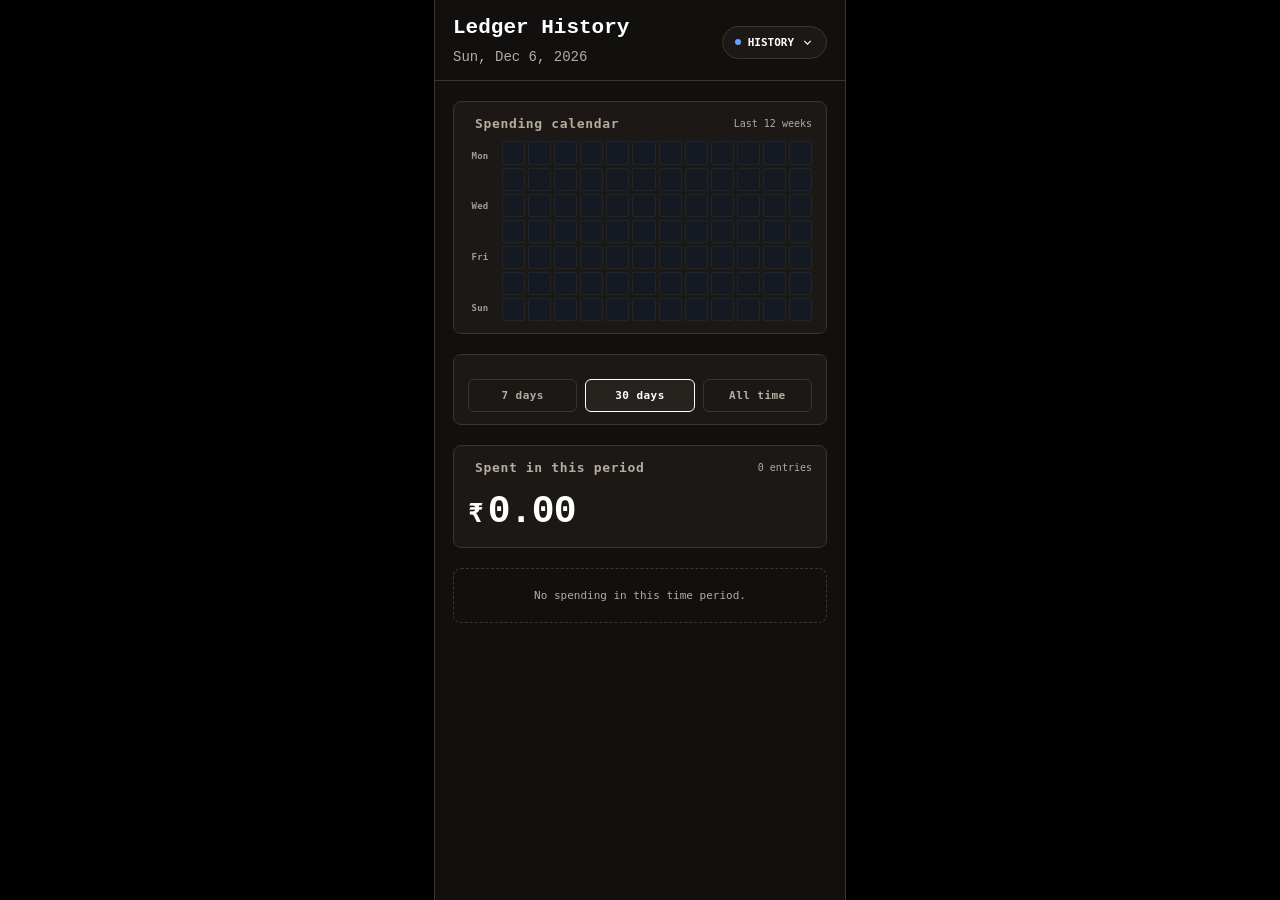
==== commit f8baa46f: "Currency converter, moved and removed some headers, github typa per day cost check" ====
--- a/pages/history/history.html
+++ b/pages/history/history.html
@@ -54,8 +54,28 @@
           <span class="Card_Label">Spending calendar</span>
           <span class="Meta_Tag">Last 12 weeks</span>
         </div>
-        <div class="Contribution_Matrix_Container">
-          <div class="Contribution_Grid" id="contribution-heatmap"></div>
+        <div class="Heatmap_Wrapper">
+          <div class="Heatmap_Days_Col" aria-hidden="true">
+            <span class="Day_Label">Mon</span>
+            <span class="Day_Label Empty_Label"></span>
+            <span class="Day_Label">Wed</span>
+            <span class="Day_Label Empty_Label"></span>
+            <span class="Day_Label">Fri</span>
+            <span class="Day_Label Empty_Label"></span>
+            <span class="Day_Label">Sun</span>
+          </div>
+
+          <div class="Heatmap_Scroll_Container">
+            <div id="heatmap_grid" class="Heatmap_Grid"></div>
+          </div>
+        </div>
+
+        <div id="day_inspector" class="Day_Inspector" style="display: none;">
+          <div class="Inspector_Header">
+            <span id="inspector_date" class="Inspector_Date"></span>
+            <span id="inspector_total" class="Inspector_Total"></span>
+          </div>
+          <div id="inspector_items" class="Inspector_Items_List"></div>
         </div>
       </section>
 
--- a/pages/history/history.css
+++ b/pages/history/history.css
@@ -36,12 +36,13 @@
 }
 
 .Card_Label {
-  font-size: 11px;
-  color: var(--textdim);
-  font-family: monospace;
-  font-weight: 700;
+  font-size: 13px;
+  color: var(--textdim);
+  font-family: monospace;
+  font-weight: 600;
   letter-spacing: 0.05em;
   padding-left: 7px;
+  white-space: nowrap;
 }
 
 .Meta_Tag {
@@ -50,15 +51,135 @@
   font-family: monospace;
 }
 
-.Contribution_Matrix_Container {
+.Heatmap_Wrapper {
+  display: flex;
+  align-items: stretch;
+  gap: 10px;
   margin-top: 10px;
-}
-
-.Contribution_Grid {
+  width: 100%;
+}
+
+.Heatmap_Days_Col {
+  display: grid;
+  grid-template-rows: repeat(7, 1fr);
+  width: 24px;
+  flex-shrink: 0;
+  padding-top: 2px;
+}
+
+.Day_Label {
+  display: flex;
+  align-items: center;
+  justify-content: center;
+  font-size: 9px;
+  line-height: 1;
+  color: var(--textdim);
+  font-family: monospace;
+  font-weight: 700;
+  letter-spacing: 0.02em;
+  opacity: 0.9;
+}
+
+.Day_Label.Empty_Label {
+  visibility: hidden;
+}
+
+.Heatmap_Scroll_Container {
+  flex: 1;
+  min-width: 0;
+  overflow-x: auto;
+  overflow-y: hidden;
+}
+
+.Heatmap_Grid {
   display: grid;
   grid-template-columns: repeat(12, minmax(0, 1fr));
   grid-template-rows: repeat(7, minmax(0, 1fr));
   gap: 3px;
+  min-width: 220px;
+  width: 100%;
+}
+
+.Day_Inspector {
+  border: 1px solid var(--bordercol);
+  border-radius: 8px;
+  background-color: var(--mainbg);
+  margin-top: 12px;
+  padding: 10px 12px;
+  display: flex;
+  flex-direction: column;
+  gap: 8px;
+}
+
+.Inspector_Header {
+  display: flex;
+  align-items: center;
+  justify-content: space-between;
+  gap: 12px;
+}
+
+.Inspector_Date {
+  font-size: 12px;
+  font-weight: 700;
+  color: var(--textmain);
+  font-family: monospace;
+}
+
+.Inspector_Total {
+  font-size: 11px;
+  color: var(--textdim);
+  font-family: monospace;
+  font-variant-numeric: tabular-nums;
+}
+
+.Inspector_Items_List {
+  display: flex;
+  flex-direction: column;
+  gap: 6px;
+}
+
+.Inspector_Item {
+  display: flex;
+  align-items: center;
+  justify-content: space-between;
+  gap: 12px;
+  padding: 6px 0;
+  border-top: 1px solid rgba(255, 255, 255, 0.06);
+}
+
+.Inspector_Item:first-child {
+  border-top: none;
+}
+
+.Inspector_Item_Left {
+  display: flex;
+  align-items: center;
+  gap: 8px;
+  min-width: 0;
+}
+
+.Inspector_Dot {
+  width: 7px;
+  height: 7px;
+  border-radius: 50%;
+  flex-shrink: 0;
+}
+
+.Inspector_Item_Name {
+  font-size: 11px;
+  color: var(--textmain);
+  font-family: monospace;
+  white-space: nowrap;
+  overflow: hidden;
+  text-overflow: ellipsis;
+}
+
+.Inspector_Item_Amount {
+  font-size: 11px;
+  color: var(--textdim);
+  font-family: monospace;
+  font-variant-numeric: tabular-nums;
+  white-space: nowrap;
 }
 
 .Contribution_Cell {
@@ -343,10 +464,11 @@
 
 .Sheet_Title {
   font-family: monospace;
-  font-size: 11px;
-  font-weight: 700;
+  font-size: 13px;
+  font-weight: 600;
   letter-spacing: 0.08em;
   color: var(--textdim);
+  white-space: nowrap;
 }
 
 .Sheet_Close_Btn {
@@ -415,11 +537,12 @@
 
 .Field_Label {
   font-family: monospace;
-  font-size: 10px;
-  font-weight: 700;
+  font-size: 13px;
+  font-weight: 600;
   color: var(--textdim);
   letter-spacing: 0.06em;
   flex-shrink: 0;
+  white-space: nowrap;
 }
 
 .Field_Value {
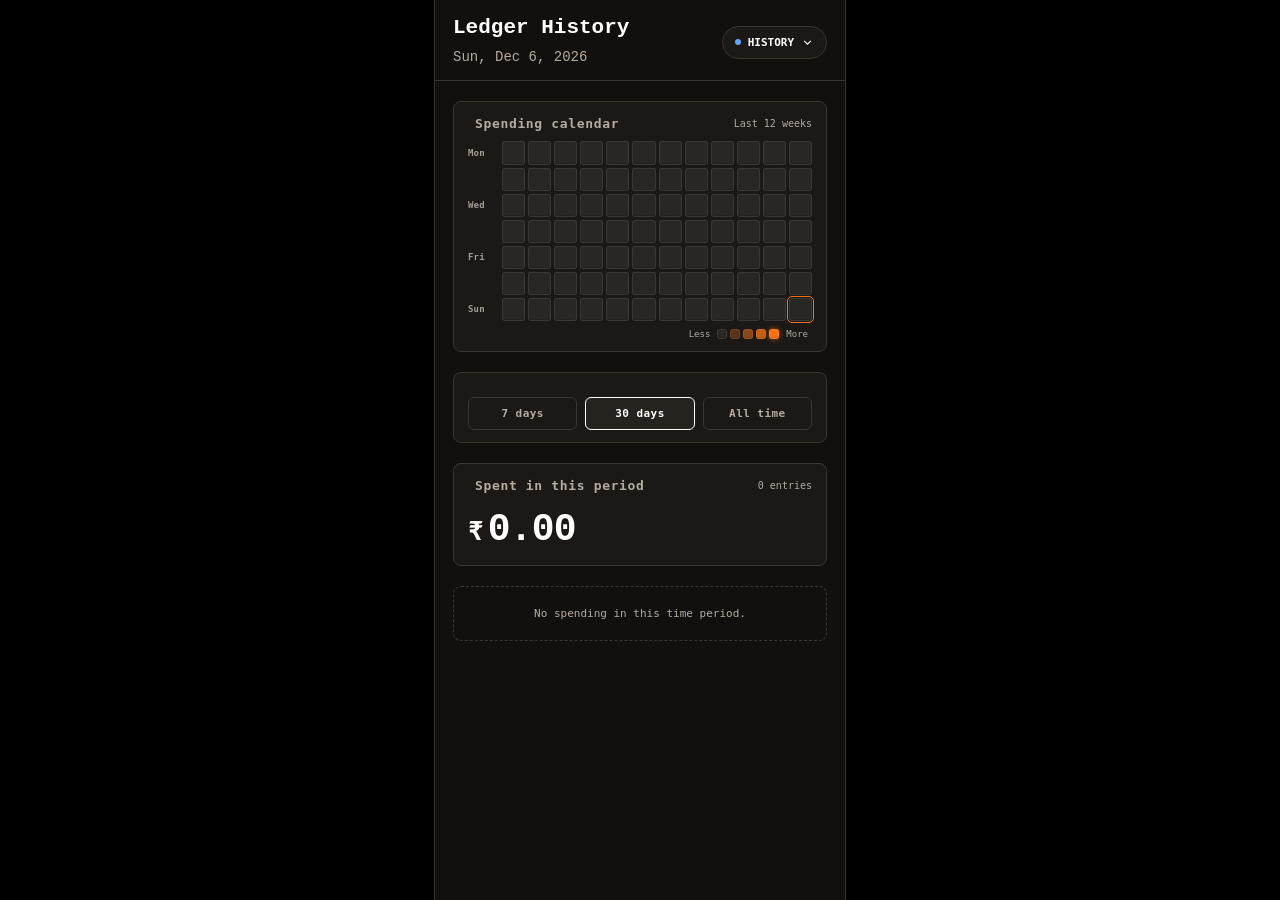
==== commit f19d8c79: "Fix late-night date stamping and polish spending heatmap" ====
--- a/pages/history/history.html
+++ b/pages/history/history.html
@@ -7,6 +7,16 @@
   <link rel="stylesheet" href="../../shared/css/global.css" />
   <link rel="stylesheet" href="../../shared/css/themes.css" />
   <link rel="stylesheet" href="./history.css" />
+  <link rel="icon" type="image/x-icon" href="../../icons/favicon.ico">
+  <link rel="icon" type="image/png" sizes="32x32" href="../../icons/favicon-32x32.png">
+  <link rel="icon" type="image/png" sizes="16x16" href="../../icons/favicon-16x16.png">
+  <link rel="apple-touch-icon" href="../../icons/apple-touch-icon.png">
+  <link rel="manifest" href="../../manifest.webmanifest">
+  <meta name="theme-color" content="#0b0c10">
+  <meta name="mobile-web-app-capable" content="yes">
+  <meta name="apple-mobile-web-app-capable" content="yes">
+  <meta name="apple-mobile-web-app-title" content="PET">
+  <meta name="apple-mobile-web-app-status-bar-style" content="black-translucent">
 </head>
 <body class="page-history">
 
@@ -68,6 +78,16 @@
           <div class="Heatmap_Scroll_Container">
             <div id="heatmap_grid" class="Heatmap_Grid"></div>
           </div>
+        </div>
+
+        <div class="Heatmap_Legend" aria-hidden="true">
+          <span class="Heatmap_Legend_Text">Less</span>
+          <span class="Contribution_Cell" data-level="0"></span>
+          <span class="Contribution_Cell" data-level="1"></span>
+          <span class="Contribution_Cell" data-level="2"></span>
+          <span class="Contribution_Cell" data-level="3"></span>
+          <span class="Contribution_Cell" data-level="4"></span>
+          <span class="Heatmap_Legend_Text">More</span>
         </div>
 
         <div id="day_inspector" class="Day_Inspector" style="display: none;">
--- a/shared/css/themes.css
+++ b/shared/css/themes.css
@@ -1,3 +1,28 @@
+:root,
+body.theme_bright_cool,
+body.theme_bright_warm,
+[data-theme="light"] {
+  --surface-overlay: #ffffff;
+  --surface-overlay-strong: #f8fafc;
+  --border-overlay: rgba(15, 23, 42, 0.12);
+  --text-overlay-primary: #0f172a;
+  --text-overlay-secondary: #475569;
+  --overlay-shadow: 0 10px 25px -5px rgba(15, 23, 42, 0.12), 0 8px 10px -6px rgba(15, 23, 42, 0.1);
+  --backdrop-overlay: rgba(15, 23, 42, 0.26);
+}
+
+body.theme_dark_cool,
+body.theme_dark_warm,
+[data-theme="dark"] {
+  --surface-overlay: #1e222d;
+  --surface-overlay-strong: #171b22;
+  --border-overlay: rgba(255, 255, 255, 0.1);
+  --text-overlay-primary: #f8fafc;
+  --text-overlay-secondary: #94a3b8;
+  --overlay-shadow: 0 12px 30px rgba(0, 0, 0, 0.5);
+  --backdrop-overlay: rgba(2, 6, 23, 0.72);
+}
+
 body.theme_dark_cool {
   --mainbg: #0b0c10;
   --boxbg: #14161c;
--- a/pages/history/history.css
+++ b/pages/history/history.css
@@ -62,15 +62,15 @@
 .Heatmap_Days_Col {
   display: grid;
   grid-template-rows: repeat(7, 1fr);
+  gap: 3px; /* same as the grid, so each label sits exactly beside its row */
   width: 24px;
   flex-shrink: 0;
-  padding-top: 2px;
 }
 
 .Day_Label {
   display: flex;
   align-items: center;
-  justify-content: center;
+  justify-content: flex-start; /* flush with the card title's left edge */
   font-size: 9px;
   line-height: 1;
   color: var(--textdim);
@@ -84,19 +84,19 @@
   visibility: hidden;
 }
 
+/* never scrolls: the grid stretches/shrinks to fill the card width */
 .Heatmap_Scroll_Container {
   flex: 1;
   min-width: 0;
-  overflow-x: auto;
-  overflow-y: hidden;
+  overflow: visible;
 }
 
 .Heatmap_Grid {
   display: grid;
-  grid-template-columns: repeat(12, minmax(0, 1fr));
+  grid-template-columns: repeat(var(--heat-columns, 12), minmax(0, 1fr));
   grid-template-rows: repeat(7, minmax(0, 1fr));
+  grid-auto-flow: column;
   gap: 3px;
-  min-width: 220px;
   width: 100%;
 }
 
@@ -182,24 +182,111 @@
   white-space: nowrap;
 }
 
+/* ---- heatmap levels: derived from each theme's accent, no hard-coded cell colours ---- */
+.Heatmap_Grid,
+.Heatmap_Legend {
+  /* fallbacks for browsers without color-mix() */
+  --heat-0: var(--hoverbg);
+  --heat-1: var(--borderbold);
+  --heat-2: var(--accentdot);
+  --heat-3: var(--accentdot);
+  --heat-4: var(--accentglow);
+  --heat-border: var(--bordercol);
+}
+
+@supports (background: color-mix(in srgb, red 50%, blue)) {
+  .Heatmap_Grid,
+  .Heatmap_Legend {
+    --heat-0: color-mix(in srgb, var(--textmain) 6%, var(--boxbg));
+    --heat-1: color-mix(in srgb, var(--accentdot) 30%, var(--boxbg));
+    --heat-2: color-mix(in srgb, var(--accentdot) 52%, var(--boxbg));
+    --heat-3: color-mix(in srgb, var(--accentdot) 76%, var(--boxbg));
+    --heat-4: var(--accentdot);
+    --heat-border: color-mix(in srgb, var(--textmain) 8%, transparent);
+  }
+}
+
+/* bright themes: GitHub-style greens instead of the theme accent */
+body.theme_bright_cool .Heatmap_Grid,
+body.theme_bright_cool .Heatmap_Legend,
+body.theme_bright_warm .Heatmap_Grid,
+body.theme_bright_warm .Heatmap_Legend {
+  --heat-1: #9be9a8;
+  --heat-2: #40c463;
+  --heat-3: #30a14e;
+  --heat-4: #216e39;
+  --heat-glow: #30a14e;
+}
+
 .Contribution_Cell {
   width: 100%;
   aspect-ratio: 1;
-  background-color: #141922;
-  border: 1px solid rgba(255, 255, 255, 0.05);
-  border-radius: 2px;
+  background-color: var(--heat-0);
+  border: 1px solid var(--heat-border);
+  border-radius: 3px;
+  box-shadow: inset 0 -1px 0 rgba(0, 0, 0, 0.12);
   cursor: pointer;
-  transition: transform 0.12s ease, border-color 0.12s ease;
-}
-
-.Contribution_Cell:hover {
-  border-color: rgba(255, 255, 255, 0.28);
-  transform: translateY(-1px);
+  transition: transform 0.12s ease, border-color 0.12s ease, box-shadow 0.12s ease;
+}
+
+.Contribution_Cell[data-level="1"] { background-color: var(--heat-1); }
+.Contribution_Cell[data-level="2"] { background-color: var(--heat-2); }
+.Contribution_Cell[data-level="3"] { background-color: var(--heat-3); }
+.Contribution_Cell[data-level="4"] {
+  background-color: var(--heat-4);
+  box-shadow: inset 0 -1px 0 rgba(0, 0, 0, 0.12), 0 0 6px -1px var(--heat-glow, var(--accentglow));
+}
+
+.Contribution_Cell:hover,
+.Contribution_Cell:focus-visible {
+  border-color: var(--textmain);
+  transform: scale(1.15);
+  position: relative;
+  z-index: 1;
+  outline: none;
 }
 
 .Contribution_Cell.Is_Active {
-  border-color: rgba(255, 255, 255, 0.9);
-  box-shadow: inset 0 0 0 1px rgba(255, 255, 255, 0.9);
+  border-color: var(--textmain);
+  box-shadow: inset 0 0 0 1px var(--textmain);
+}
+
+.Contribution_Cell.Is_Today {
+  outline: 1.5px solid var(--accentdot);
+  outline-offset: 1px;
+}
+
+/* GitHub-style "Less ... More" key under the grid */
+.Heatmap_Legend {
+  display: flex;
+  align-items: center;
+  justify-content: flex-end;
+  gap: 3px;
+  margin-top: 8px;
+  font-size: 9px;
+  font-family: monospace;
+  color: var(--textdim);
+}
+
+.Heatmap_Legend .Contribution_Cell {
+  width: 10px;
+  cursor: default;
+}
+
+.Heatmap_Legend .Contribution_Cell:hover {
+  transform: none;
+  border-color: var(--heat-border);
+}
+
+.Heatmap_Legend_Text {
+  margin: 0 4px;
+}
+
+/* days after today in the current week: drawn as empty squares so the grid stays a full
+   rectangle, but never clickable */
+.Contribution_Cell.Is_Blank {
+  pointer-events: none;
+  cursor: default;
 }
 
 /* back link pill (same look as the dashboard capsule button) */
@@ -407,7 +494,7 @@
 .Sheet_Backdrop {
   position: fixed;
   inset: 0;
-  background-color: rgba(0, 0, 0, 0.75);
+  background-color: var(--backdrop-overlay);
   backdrop-filter: blur(5px);
   -webkit-backdrop-filter: blur(5px);
   z-index: 100;
@@ -428,8 +515,8 @@
   transform: translate(-50%, 100%);
   width: 100%;
   max-width: 440px;
-  background-color: var(--boxbg);
-  border: 1px solid var(--bordercol);
+  background-color: var(--surface-overlay);
+  border: 1px solid var(--border-overlay);
   border-bottom: none;
   border-radius: 8px 8px 0 0;
   padding: 14px 16px 20px;
@@ -595,8 +682,8 @@
   left: 50%;
   bottom: 24px;
   transform: translateX(-50%) translateY(18px);
-  background-color: rgba(28, 28, 32, 0.96);
-  border: 1px solid rgba(255, 255, 255, 0.1);
+  background-color: var(--surface-overlay);
+  border: 1px solid var(--border-overlay);
   border-radius: 8px;
   padding: 10px 12px;
   display: flex;
@@ -606,6 +693,7 @@
   opacity: 0;
   pointer-events: none;
   transition: transform 0.22s ease, opacity 0.22s ease;
+  box-shadow: var(--overlay-shadow);
   width: min(380px, calc(100% - 28px));
   box-sizing: border-box;
 }
@@ -619,7 +707,7 @@
 .Undo_Notification_Text {
   font-family: monospace;
   font-size: 11px;
-  color: var(--textmain);
+  color: var(--text-overlay-primary);
   flex: 1;
   white-space: nowrap;
   overflow: hidden;
